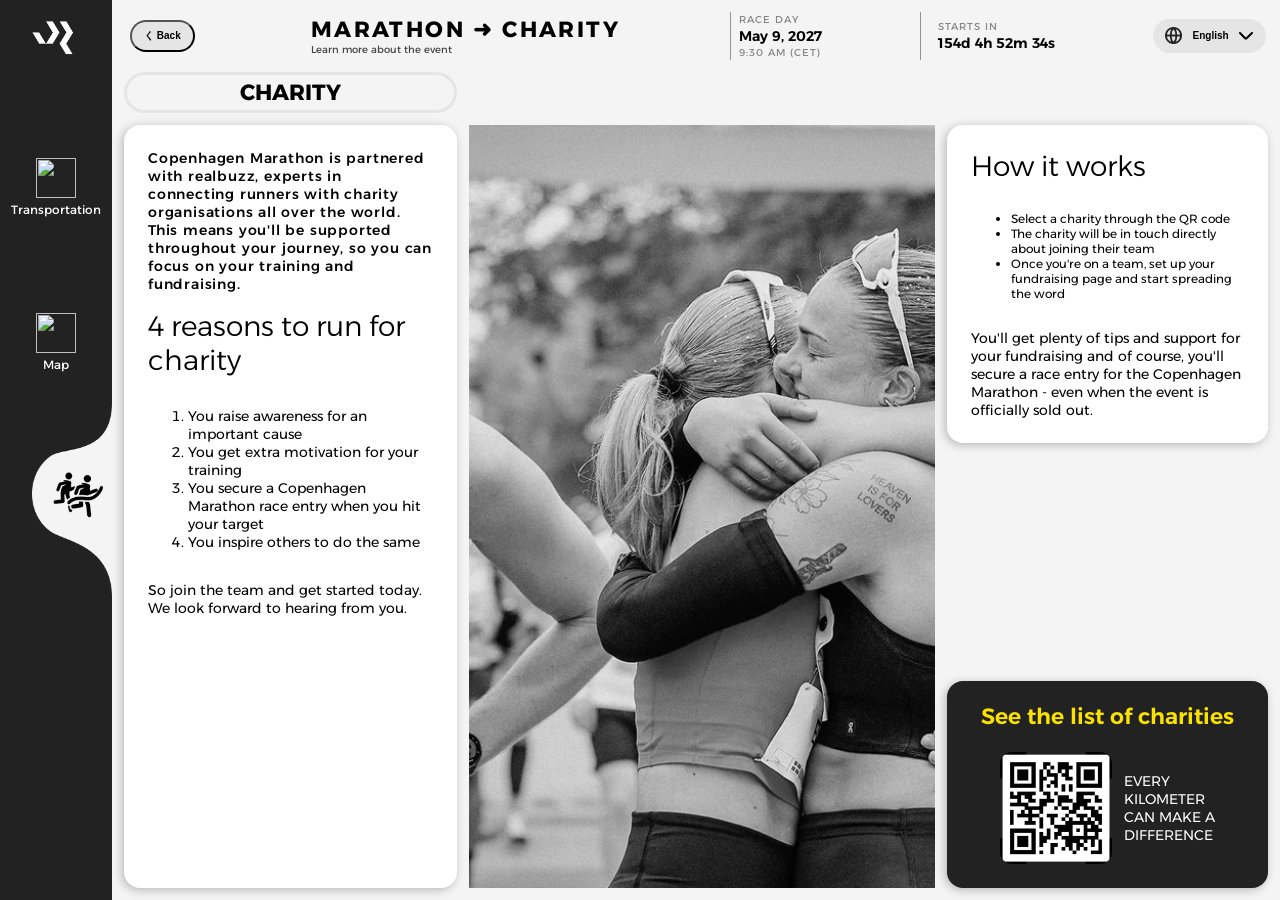
==== charity.html @ e5ae181c "Add files via upload" ====
<!DOCTYPE html>
<html lang="en">

<head>
  <meta charset="UTF-8">
  <meta name="viewport" content="width=device-width, initial-scale=1.0">
  <title>Charity</title>
  <link rel="stylesheet" href="charity.css">
</head>

<body class="body">
  <main class="bigframe">
    <section class="topcontainer">
      <div class="backcontainer">
        <button class="backbutton" onclick="history.back()">く Back</button>
      </div>
      <div class="titlecontainer">
        <div class="titlecontent">
          <div class="text1">MARATHON ➜ CHARITY</div>
          <div class="text2">Learn more about the event</div>
        </div>
      </div>
      <div class="racecontainer">
        <img class="line" src="images/line.svg">
        <div class="racecontent">
          <div class="text3">RACE DAY</div>
          <div class="text4">May 9, 2027</div>
          <div class="text5">9:30 AM (CET)</div>
        </div>
      </div>
      <div class="startcontainer">
        <img class="line" src="images/line.svg">
        <div class="startcontents">
          <div class="text3">STARTS IN</div>
          <div id="demo" class="text4"></div>
        </div>
      </div>
      <div class="buttoncontainer">
        <div class="dropdown">
          <button type="button" class="buttoncontents collapsible" id="languageButton">
            <img class="icon" src="images/languageicon.png">
            <div class="selected-language">English</div>
            <img class="arrow" src="images/arrow.svg">
          </button>
          <div class="content" id="languageMenu">
            <button class="language-option">🇩🇰 Danish</button>
            <button class="language-option">🇩🇪 German</button>
            <button class="language-option">🇪🇸 Spanish</button>
            <button class="language-option">🇵🇱 Polish</button>
            <button class="language-option">🇸🇰 Slovak</button>
          </div>
        </div>
      </div>
    </section>
    <section class="sidecontainer">
      <a href="main.html" class="logocontainer">
        <img class="logo" src="images/smalllogo.png"></a>
      <a href="transportation.html" class="mapcontainer">
        <img class="sideicon" src="images/whitetransporticon.png">
        <div style="font-size: 0.75rem">Transportation</div>
      </a>
      <a href="map.html" class="mapcontainer">
        <img class="sideicon" src="images/whitemap.svg">
        <div style="font-size: 0.75rem">Map</div>
      </a>
      <div class="transcontainer">
        <img class="transicon" src="images/marathonicon.png">
      </div>
    </section>
    <section class="charitytitle">
      CHARITY
    </section>
    <section class="reasonsframe">
      <div class="text6">
        Copenhagen Marathon is partnered with realbuzz, experts in
        connecting runners with charity organisations all over the world. This means you'll be supported
        throughout your journey, so you can focus on your training and fundraising.
      </div>
      <div class="text7"> 4 reasons to run for charity </div>
      <ol class="text8">
        <li>You raise awareness for an important cause</li>
        <li>You get extra motivation for your training</li>
        <li>You secure a Copenhagen Marathon race entry when you hit your target</li>
        <li>You inspire others to do the same</li>
      </ol>
      <div class="text8">So join the team and get started today. We look forward to hearing from you.</div>
    </section>
    <section class="pictureframe">
      <img src="images/runnershugging2.png">
    </section>
    <section class="howitworks">
      <div class="textframe">
        <div class="text7">How it works</div>
        <ul class="text88">
          <li>Select a charity through the QR code</li>
          <li>The charity will be in touch directly about joining their team</li>
          <li>Once you're on a team, set up your fundraising page and start spreading the word</li>
        </ul>
        <div class="text8">You'll get plenty of tips and support for your fundraising and of course, you'll secure a
          race entry for
          the
          Copenhagen Marathon - even when the event is officially sold out.
        </div>
      </div>
      <div class="qrframe">
        <p class="text9">See the list of charities</p>
        <dev class="qrrow">
          <img class="qr" src="images/charityqg.png">
          <p class="text8">EVERY <br>
            KILOMETER 
            <br>
            CAN MAKE A 
            <br>
            DIFFERENCE</p>
        </dev>
      </div>
    </section>
  </main>
  <script src="language.js"></script>
</body>

</html>
---- charity.css ----
@import url('https://fonts.googleapis.com/css2?family=Alexandria:wght@100..900&display=swap');

.alexandria {
  font-family: "Alexandria", sans-serif;
  font-optical-sizing: auto;
  font-weight: 400;
  font-style: normal;
}

:root {
  /* MAIN COLORS  */
  --fadeblack: #222222;
  --yellow: #FAE100;
  --buttongray: #E5E5E5;
  --textgray: #868686;
  font-family: "Alexandria";
  background: #F4F4F4;

  /*  CALCULATED TYPOGRAPHY  */
  --fs-xs: 0.625rem;
  --fs-sm: 0.75rem;
  --fs-md: 0.875rem;
  --fs-lg: 1rem;
  --fs-xl: 1.125rem;
  --fs-xxl: 1.375rem;
  --fs-xxxl: 1.75rem;

  /*  CALCULATED SPACING  */
  --space-xs: 0.25rem;
  --space-sm: 0.5rem;
  --space-md: 0.75rem;
  --space-lg: 1rem;
  --space-xl: 1.5rem;

  /*  CALCULATED RADIUS  */
  --radius-sm: 0.75rem;
  --radius-md: 1rem;
  --radius-lg: 1.5rem;
  --radius-xl: 2rem;
}

/* BODY AND GRID FRAME */
html,
body {
  margin: 0;
  overflow: hidden;
}

.bigframe {
  display: grid;
  width: 100%;
  height: 100vh;
  gap: var(--space-md);
  grid-template-columns: 7rem 1fr 1.4fr 1fr;
  grid-template-rows: auto auto 1fr;
}

/*  ALL THE TEXT  */
.text1 {
  font-size: var(--fs-xxl);
  font-weight: 700;
  letter-spacing: 0.15rem;
}

.text2 {
  color: #444;
  font-size: var(--fs-xs);
}

.text3 {
  color: #868686;
  font-size: var(--fs-xs);
  letter-spacing: 0.0625rem;
}

.text4 {
  font-size: var(--fs-md);
  font-weight: 600;
}

.text5 {
  color: #868686;
  font-size: var(--fs-xs);
  letter-spacing: 0.0625rem;
}


/*  TOP INFO  */
.topcontainer {
  display: flex;
  align-items: center;
  gap: var(--space-lg);
  grid-row: 1 / 1;
  grid-column: 2 / 5;
  padding-top: var(--space-md);
  justify-content: space-between;
  margin-right: var(--fs-md);
}

.backcontainer {
  display: flex;
  width: 4.8rem;
  justify-content: center;
  align-items: center;
}

.backbutton {
  display: flex;
  justify-content: center;
  align-items: center;
  height: 2rem;
  padding: 0 var(--space-md);
  font-weight: 600;
  font-size: var(--fs-xs);
  border-radius: var(--radius-xl);
  background: var(--buttongray);
  cursor: pointer;
}

.titlecontainer {
  display: flex;
  padding: 0 var(--space-md);
}

.titlecontent {
  display: flex;
  flex-direction: column;
}

/*  RACE DAY & STARTS IN TEXT */
.racecontainer {
  display: flex;
  align-items: center;
  gap: 0.5rem;
}

.line {
  height: 3rem;
}

.racecontent {
  display: flex;
  flex-direction: column;
  align-items: flex-start;
  gap: 0.08333rem;
}

.startcontainer {
  display: flex;
  align-items: center;
  gap: 1.04167rem;
}

.startcontents {
  display: flex;
  flex-direction: column;
  justify-content: center;
  align-items: flex-start;
  gap: 0.08333rem;
}

/*  LANGUAGE BUTTON  */
.buttoncontainer {
  display: flex;
  justify-content: center;
  align-items: center;
}

.buttoncontents {
  display: flex;
  padding: 0.5rem 0.79167rem 0.54167rem 0.79167rem;
  justify-content: center;
  align-items: center;
  align-self: stretch;
  gap: 0.66667rem;
  border-radius: 2.5rem;
  background: #E5E5E5;
  font-size: var(--fs-xs);
  font-weight: 600;
  border: none;
  cursor: pointer;
}

.dropdown {
  position: relative;
  display: inline-block;
}

.collabsible {
  background-color: white;
  border-radius: var(--radius-md);
}

.content {
  display: none;
  position: absolute;
  top: calc(100% + 0.5rem);
  left: 0;
  min-width: 100%;
  padding: var(--space-sm);
  background: white;
  border-radius: var(--radius-md);
  box-shadow: 0 4px 12px rgba(0, 0, 0, .15);
  z-index: 100;
}

.content.active {
  display: flex;
  flex-direction: column;
}

.language-option {
  display: flex;
  align-items: center;
  width: 100%;
  padding: var(--space-sm);
  border: none;
  background: transparent;
  text-align: left;
  border-radius: var(--radius-sm);
  cursor: pointer;
  font-size: var(--fs-xs);
  font-weight: 600;
}

.language-option:hover {
  background: #f2f2f2;
}

.icon {
  width: 1.04167rem;
  height: 1.04167rem;
  aspect-ratio: 1/1;
}



/*  SIDEBAR  */
.sidecontainer {
  display: flex;
  flex-direction: column;
  align-items: center;
  gap: 6rem;
  padding: var(--fs-xs);
  grid-column: 1;
  grid-row: 1 / 4;
  background-color: var(--fadeblack);
}

.transcontainer {
  display: flex;
  height: 4rem;
  margin-left: 2rem;
  flex-direction: column;
  justify-content: center;
  align-items: flex-end;
}

.transicon {
  width: 5rem;
}

.sideicon {
  width: 2.5rem;
  height: 2.5rem;
}

.mapcontainer {
  display: flex;
  flex-direction: column;
  align-items: center;
  gap: var(--space-xs);
  font-size: var(--fs-xxs);
  color: #FFF;
  font-weight: 400;
  cursor: pointer;
}

.logocontainer {
  display: flex;
  height: 3.25rem;
  align-items: center;
}

.logo {
  width: 3rem;
  height: auto;
}

.sidecontainer a {
  text-decoration: none;
}

/*  ALL CONTAINERS  */
.reasonsframe,
.textframe,
.qrframe {
  border-radius: var(--radius-md);
  background: white;
  box-shadow: -2px 2px 10px rgba(0, 0, 0, .25);
}


.charitytitle {
  display: flex;
  padding: var(--space-xs);
  grid-column: 2;
  grid-row: 2;
  font-size: var(--fs-xxl);
  font-weight: 700;
  align-items: center;
  justify-content: center;
  border-radius: var(--radius-xl);
  border: 3px solid var(--buttongray);
}

.reasonsframe {
  display: flex;
  flex-direction: column;
  gap: var(--space-lg);
  padding: var(--space-xl) var(--space-xl) 0 var(--space-xl);
  grid-column: 2;
  grid-row: 3;
  margin: 0 0 var(--space-md) 0;
}

.pictureframe {
  display: flex;
  grid-column: 3;
  grid-row: 3;
  background-image: url("images/runnershugging2.png");
  background-size: cover;
  background-repeat: no-repeat;
  overflow: hidden;
  margin: 0 0 var(--space-md) 0;
  background-position: center center;
}

.howitworks {
  display: flex;
  flex-direction: column;
  gap: var(--space-sm);
  grid-column: 4;
  grid-row: 3;
  margin: 0 var(--space-md) var(--space-md) 0;
  justify-content: space-between;
}

.textframe {
  display: flex;
  flex-direction: column;
  gap: var(--space-lg);
  padding: var(--space-xl);
}

.qrframe {
  display: flex;
  background-color: var(--fadeblack);
  flex-direction: column;
  padding: 0 var(--space-md) var(--space-xl)  var(--space-md);
  color: white;
  justify-content: center;
  align-items: center;
}

.qrrow {
  display: flex;
  flex-direction: row;
  gap: var(--space-md);
  justify-content: center;
  align-items: center;
}

.qr {
  width: 7rem;
  border-radius: var(--radius-sm);
}

.text6 {
  font-weight: 500;
  font-size: var(--fs-md);
  letter-spacing: 0.05rem;
}

.text7 {
  font-weight: 300;
  font-size: var(--fs-xxxl);
}

.text8 {
  font-weight: 350;
  font-size: var(--fs-md);
}

.text88 {
  font-weight: 350;
  font-size: var(--fs-sm);
}

.text9 {
  font-weight: 600;
  font-size: var(--fs-xxl);
  color:#FAE100;
}
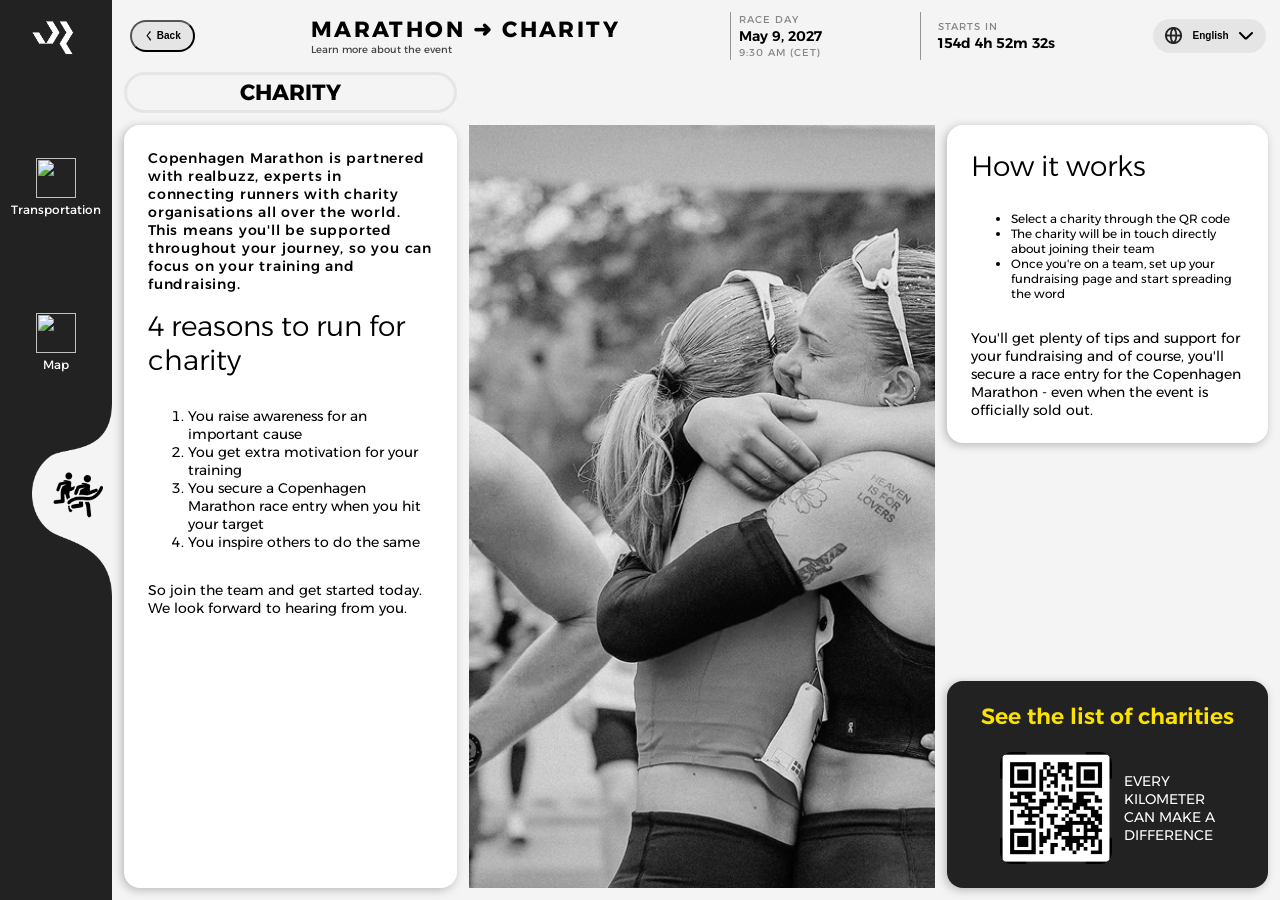
==== commit 629511cc: "Add files via upload" ====
--- a/charity.html
+++ b/charity.html
@@ -53,7 +53,7 @@
       </div>
     </section>
     <section class="sidecontainer">
-      <a href="main.html" class="logocontainer">
+      <a href="index.html" class="logocontainer">
         <img class="logo" src="images/smalllogo.png"></a>
       <a href="transportation.html" class="mapcontainer">
         <img class="sideicon" src="images/whitetransporticon.png">
